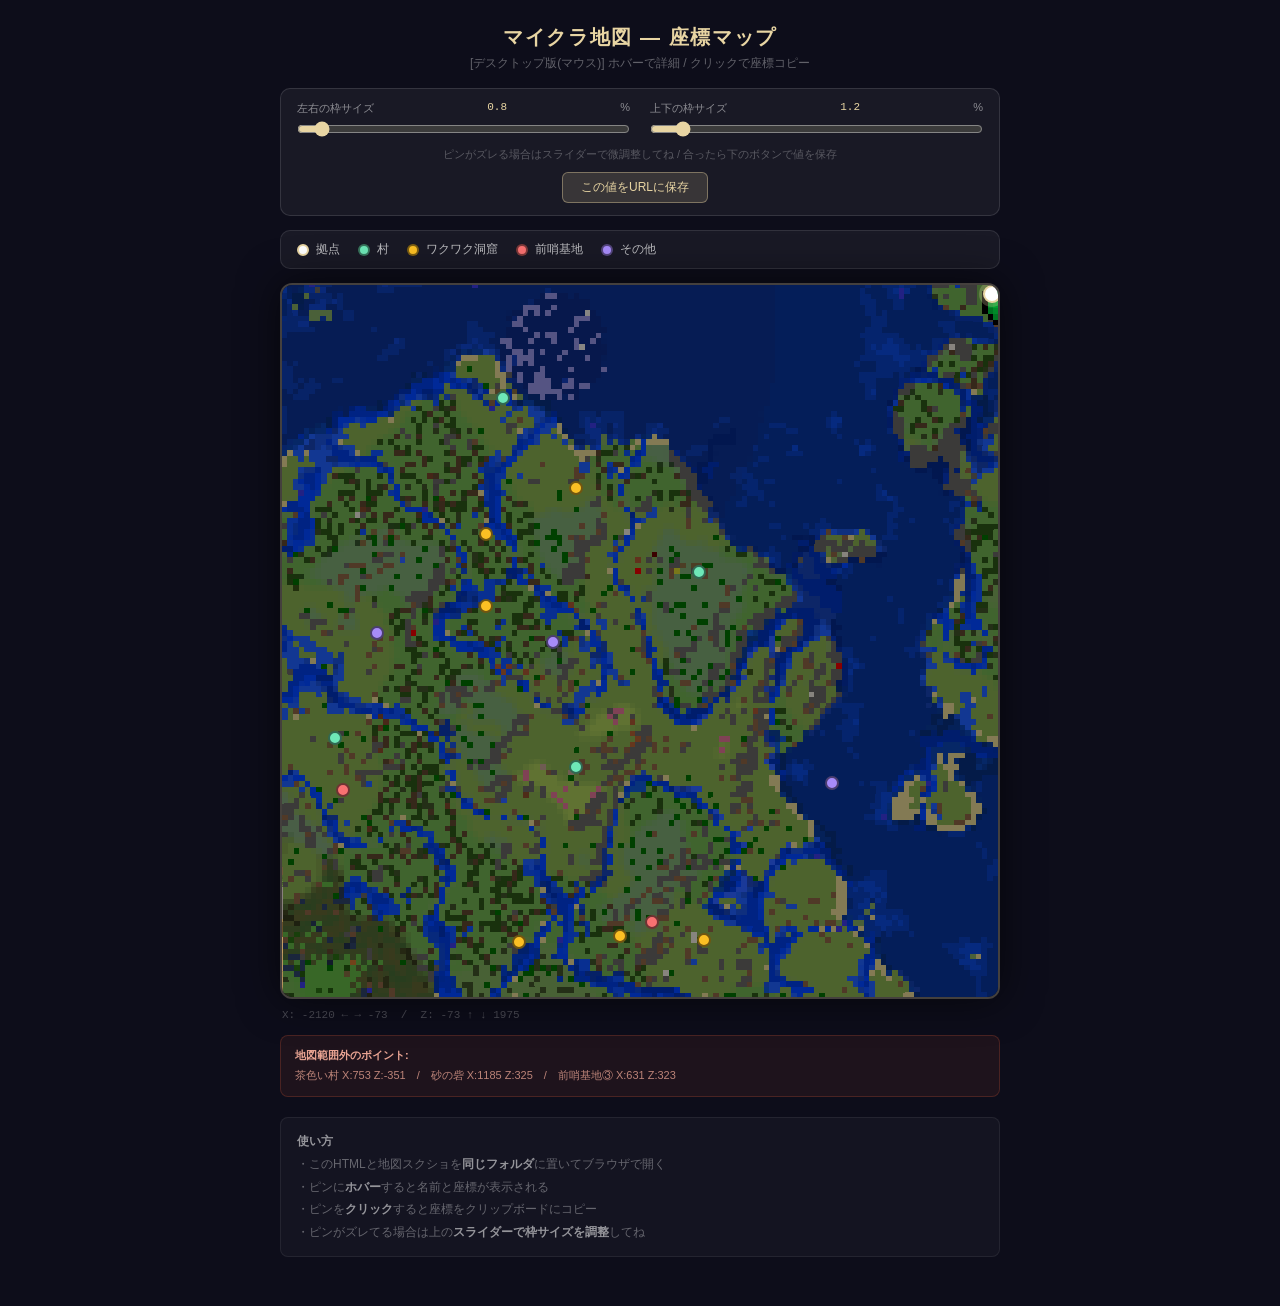
==== index.html @ 78f219ad "新しくminecraft_map.htmlをindex.htmlにリネームしました。" ====
<!DOCTYPE html>
<html lang="ja">
<head>
<meta charset="UTF-8">
<meta name="viewport" content="width=device-width, initial-scale=1.0">
<title>マイクラ地図 — 座標マップ</title>
<style>
  * { box-sizing: border-box; margin: 0; padding: 0; }

  /* 長押しでの文字選択・画像保存メニューを阻止 */
  body {
    -webkit-user-select: none;
    user-select: none;
    -webkit-touch-callout: none;
  }
  /* スライダーの値表示だけは選択できてもいい */
  .adjust-label span, .coords-bar { -webkit-user-select: text; user-select: text; }

  body {
    background: #0d0d1a;
    font-family: 'Segoe UI', 'Hiragino Sans', 'Yu Gothic', sans-serif;
    color: #fff;
    min-height: 100vh;
    display: flex;
    flex-direction: column;
    align-items: center;
    padding: 24px 16px 48px;
  }

  h1 { font-size: 20px; font-weight: 600; color: #e8d5a3; letter-spacing: 0.08em; margin-bottom: 4px; }
  .subtitle { font-size: 12px; color: rgba(255,255,255,0.35); margin-bottom: 16px; }

  /* ── 調整パネル ── */
  .adjust-panel {
    width: 100%; max-width: 720px;
    background: rgba(255,255,255,0.05);
    border: 0.5px solid rgba(255,255,255,0.12);
    border-radius: 10px;
    padding: 12px 16px;
    margin-bottom: 14px;
    display: grid;
    grid-template-columns: 1fr 1fr;
    gap: 10px 20px;
  }

  .adjust-row {
    display: flex;
    flex-direction: column;
    gap: 5px;
  }

  .adjust-label {
    font-size: 11px;
    color: rgba(255,255,255,0.5);
    display: flex;
    justify-content: space-between;
  }

  .adjust-label span {
    color: #e8d5a3;
    font-family: monospace;
  }

  input[type=range] {
    width: 100%;
    accent-color: #e8d5a3;
    cursor: pointer;
  }

  .adjust-hint {
    grid-column: 1 / -1;
    font-size: 11px;
    color: rgba(255,255,255,0.28);
    text-align: center;
  }

  /* ── 凡例 ── */
  .legend {
    display: flex; flex-wrap: wrap; gap: 10px 18px;
    margin-bottom: 14px; padding: 10px 16px;
    background: rgba(255,255,255,0.05);
    border-radius: 10px; border: 0.5px solid rgba(255,255,255,0.1);
    width: 100%; max-width: 720px;
  }
  .legend-item { display: flex; align-items: center; gap: 7px; font-size: 12px; color: rgba(255,255,255,0.7); }
  .legend-dot { width: 12px; height: 12px; border-radius: 50%; flex-shrink: 0; border: 2px solid rgba(0,0,0,0.5); }

  /* ── 地図本体 ── */
  .map-outer {
    position: relative; width: 100%; max-width: 720px;
    border-radius: 12px; overflow: hidden;
    border: 2px solid rgba(232,213,163,0.25);
    box-shadow: 0 0 40px rgba(0,0,0,0.6);
  }

  .map-aspect { position: relative; width: 100%; padding-top: 99.5%; /* 2378/2390 */ }

  #mapImg {
    position: absolute; inset: 0; width: 100%; height: 100%;
    object-fit: cover; image-rendering: pixelated; display: block;
  }

  .map-fallback {
    position: absolute; inset: 0; display: flex; flex-direction: column;
    align-items: center; justify-content: center;
    background: #1a2a1a; color: rgba(255,255,255,0.4);
    font-size: 13px; text-align: center; padding: 20px; gap: 8px;
  }
  .map-fallback strong { color: #e8d5a3; font-size: 15px; }
  .map-fallback code {
    background: rgba(255,255,255,0.08); padding: 4px 10px;
    border-radius: 6px; font-size: 12px; color: #a0e0a0;
  }

  /* ── ピン層 ── */
  .pins-layer { position: absolute; inset: 0; width: 100%; height: 100%; pointer-events: none; }

  .pin { position: absolute; transform: translate(-50%, -50%); cursor: pointer; pointer-events: all; z-index: 10; }

  .pin-dot {
    width: 14px; height: 14px; border-radius: 50%;
    border: 2px solid rgba(0,0,0,0.55);
    transition: transform 0.15s ease, box-shadow 0.15s ease;
  }
  .pin:hover .pin-dot { transform: scale(1.5); box-shadow: 0 0 0 4px rgba(255,255,255,0.18); }

  .pin-label {
    position: absolute; left: 50%; bottom: calc(100% + 6px);
    transform: translateX(-50%);
    background: rgba(8,8,20,0.92); color: #fff;
    font-size: 11px; padding: 4px 8px; border-radius: 6px;
    white-space: nowrap; pointer-events: none; opacity: 0;
    transition: opacity 0.15s ease;
    border: 0.5px solid rgba(255,255,255,0.18);
    box-shadow: 0 4px 12px rgba(0,0,0,0.4);
  }
  .pin:hover .pin-label { opacity: 1; }

  .pin-home .pin-dot {
    width: 18px; height: 18px; background: #ffffff;
    border: 2.5px solid #e8d5a3;
    box-shadow: 0 0 0 4px rgba(232,213,163,0.25);
  }
  .pin-home:hover .pin-dot { transform: scale(1.3); box-shadow: 0 0 0 6px rgba(232,213,163,0.35); }

  /* ── ツールチップ ── */
  #tooltip {
    position: fixed; background: rgba(8,8,20,0.95);
    border: 0.5px solid rgba(232,213,163,0.35);
    border-radius: 10px; padding: 10px 14px; font-size: 12px;
    pointer-events: none; z-index: 9999; max-width: 240px; display: none;
    box-shadow: 0 8px 24px rgba(0,0,0,0.5);
  }
  .tt-name { font-weight: 600; font-size: 13px; color: #e8d5a3; margin-bottom: 5px; }
  .tt-type { font-size: 11px; margin-bottom: 4px; opacity: 0.7; }
  .tt-coord { font-family: 'Consolas', monospace; font-size: 11px; color: rgba(255,255,255,0.5); }

  /* ── 地図外ポイント ── */
  .out-of-range {
    width: 100%; max-width: 720px; margin-top: 14px;
    padding: 10px 14px;
    background: rgba(255,100,60,0.07);
    border: 0.5px solid rgba(255,100,60,0.2);
    border-radius: 8px; font-size: 11px; color: rgba(255,180,160,0.7); line-height: 1.8;
  }
  .out-of-range strong { color: rgba(255,180,160,0.9); }

  .coords-bar {
    width: 100%; max-width: 720px; margin-top: 10px;
    display: flex; justify-content: space-between;
    font-size: 11px; color: rgba(255,255,255,0.25);
    font-family: 'Consolas', monospace; padding: 0 2px;
  }

  .usage {
    width: 100%; max-width: 720px; margin-top: 20px;
    padding: 12px 16px;
    background: rgba(255,255,255,0.03);
    border-radius: 8px; border: 0.5px solid rgba(255,255,255,0.07);
    font-size: 12px; color: rgba(255,255,255,0.35); line-height: 1.9;
  }
  .usage strong { color: rgba(255,255,255,0.55); }
</style>
</head>
<body>

<h1>マイクラ地図 — 座標マップ</h1>
<p class="subtitle" id="subtitle">ホバーで詳細 / ピンクリックで座標コピー</p>

<!-- 枠調整パネル -->
<div class="adjust-panel">
  <div class="adjust-row">
    <div class="adjust-label">左右の枠サイズ <span id="valH">0.8</span>%</div>
    <input type="range" id="sliderH" min="0" max="15" step="0.1" value="0.8">
  </div>
  <div class="adjust-row">
    <div class="adjust-label">上下の枠サイズ <span id="valV">1.2</span>%</div>
    <input type="range" id="sliderV" min="0" max="15" step="0.1" value="1.2">
  </div>
  <div class="adjust-hint">ピンがズレる場合はスライダーで微調整してね / 合ったら下のボタンで値を保存</div>
  <div style="grid-column:1/-1; text-align:center;">
    <button id="saveBtn" style="
      background: rgba(232,213,163,0.15); border: 0.5px solid rgba(232,213,163,0.4);
      color: #e8d5a3; padding: 6px 18px; border-radius: 6px; cursor: pointer; font-size: 12px;
    ">この値をURLに保存</button>
    <span id="saveMsg" style="font-size:11px; color:rgba(255,255,255,0.3); margin-left:10px;"></span>
  </div>
</div>

<!-- 凡例 -->
<div class="legend">
  <div class="legend-item"><div class="legend-dot" style="background:#fff;border-color:#e8d5a3;"></div>拠点</div>
  <div class="legend-item"><div class="legend-dot" style="background:#6ee7b7;"></div>村</div>
  <div class="legend-item"><div class="legend-dot" style="background:#fbbf24;"></div>ワクワク洞窟</div>
  <div class="legend-item"><div class="legend-dot" style="background:#f87171;"></div>前哨基地</div>
  <div class="legend-item"><div class="legend-dot" style="background:#a78bfa;"></div>その他</div>
</div>

<!-- 地図本体 -->
<div class="map-outer">
  <div class="map-aspect">
    <img id="mapImg" src="Minecraft_for_Windows_2026_06_03_3_44_07.png" alt="マイクラ地図" />
    <div class="map-fallback" id="fallback" style="display:none;">
      <strong>地図画像が見つかりません</strong>
      <span>このHTMLと同じフォルダに画像を置いてください</span>
      <code>Minecraft_for_Windows_2026_06_03_3_44_07.png</code>
    </div>
    <div class="pins-layer" id="pinsLayer"></div>
  </div>
</div>

<div class="coords-bar" id="coordsBar"></div>
<div class="out-of-range" id="outOfRangeBox" style="display:none;"></div>

<div class="usage">
  <strong>使い方</strong><br>
  ・このHTMLと地図スクショを<strong>同じフォルダ</strong>に置いてブラウザで開く<br>
  ・ピンに<strong>ホバー</strong>すると名前と座標が表示される<br>
  ・ピンを<strong>クリック</strong>すると座標をクリップボードにコピー<br>
  ・ピンがズレてる場合は上の<strong>スライダーで枠サイズを調整</strong>してね
</div>

<div id="tooltip">
  <div class="tt-name" id="tt-name"></div>
  <div class="tt-type" id="tt-type"></div>
  <div class="tt-coord" id="tt-coord"></div>
</div>

<script>
// ─── デバイス判定 ─────────────────────────────────────────────
const isTouchDevice = () =>
  ('ontouchstart' in window) ||
  (navigator.maxTouchPoints > 0) ||
  (navigator.msMaxTouchPoints > 0);

let isMobile = isTouchDevice();

// サブタイトルにデバイス種別を表示
function updateSubtitle() {
  const mode = isMobile ? "モバイル版(タッチ)" : "デスクトップ版(マウス)";
  const hint = isMobile
    ? "タップでツールチップ / 長押しで座標コピー"
    : "ホバーで詳細 / クリックで座標コピー";
  document.getElementById("subtitle").textContent = `[${mode}]  ${hint}`;
}
updateSubtitle();

// リサイズ時にも再判定(タブレット回転など)
window.addEventListener('resize', () => {
  isMobile = isTouchDevice();
  updateSubtitle();
});

console.log(`[MapMode] ${isMobile ? "モバイル(タッチ)" : "デスクトップ(マウス)"}`);

// ─── 実測座標から計算した地図範囲 ───────────────────────────
// 右下: X=-73,  Z=1975
// 左下: X=-2120, Z=1975
// 横幅: 2120-73 = 2047 ≒ 2048
// 縦幅: 2048(4/4マップ固定)
// → 右上: X=-73,  Z=1975-2048=-73
// → 左上: X=-2120, Z=-73

const MAP_MIN_X = -2120;
const MAP_MAX_X =   -73;
const MAP_MIN_Z =   -73;
const MAP_MAX_Z =  1975;
const MAP_SIZE_X = MAP_MAX_X - MAP_MIN_X; // 2047
const MAP_SIZE_Z = MAP_MAX_Z - MAP_MIN_Z; // 2048

// ─── 座標データ ──────────────────────────────────────────────
const locations = [
  { name: "ワクワクする洞窟",           x: -911,  y:  73, z: 1832, type: "cave"    },
  { name: "前哨基地①",                 x: -1061, y:  99, z: 1778, type: "outpost" },
  { name: "ワクワクする洞窟2",          x: -1155, y:  97, z: 1820, type: "cave"    },
  { name: "ワクワクする洞窟3",          x: -1447, y:  63, z: 1836, type: "cave"    },
  { name: "前哨基地②",                 x: -1958, y:  69, z: 1390, type: "outpost" },
  { name: "オークの村①",               x: -1982, y:  78, z: 1237, type: "village" },
  { name: "茶色い村",                   x:   753, y:  76, z:  -351, type: "village" },
  { name: "砂の砦",                     x:  1185, y:  65, z:   325, type: "other"   },
  { name: "前哨基地③",                 x:   631, y:  71, z:   323, type: "outpost" },
  { name: "鍾乳石ポイント",             x: -1350, y:  67, z:   952, type: "other"   },
  { name: "ワクワクする洞窟4",          x: -1544, y:  61, z:   848, type: "cave"    },
  { name: "桜バイオーム隣接オークの村", x: -1282, y: 121, z:  1323, type: "village" },
  { name: "難破船",                     x:  -540, y:  62, z:  1370, type: "other"   },
  { name: "洞窟畑オークの村",           x:  -924, y: 109, z:   746, type: "village" },
  { name: "川落ちワクワク洞窟",         x: -1543, y:  63, z:   635, type: "cave"    },
  { name: "廃坑ネザーゲート",           x: -1860, y: 111, z:   928, type: "other"   },
  { name: "氷バイオーム近くの村",       x: -1494, y:  63, z:   234, type: "village" },
  { name: "ワクワク洞窟final",          x: -1283, y:  62, z:   501, type: "cave"    },
];

const HOME = { name: "拠点", x: -73, y: 76, z: -73 };

const TYPE_COLOR = {
  village: { bg: "#6ee7b7", label: "村" },
  cave:    { bg: "#fbbf24", label: "洞窟" },
  outpost: { bg: "#f87171", label: "前哨基地" },
  other:   { bg: "#a78bfa", label: "その他" },
};

// ─── 枠オフセット(スライダーで調整可能) ─────────────────────
// URLパラメータから初期値を復元
const urlP = new URLSearchParams(location.search);
let offsetH = parseFloat(urlP.get("oh") || "0.8"); // 左右%
let offsetV = parseFloat(urlP.get("ov") || "1.2"); // 上下%

document.getElementById("sliderH").value = offsetH;
document.getElementById("sliderV").value = offsetV;
document.getElementById("valH").textContent = offsetH.toFixed(1);
document.getElementById("valV").textContent = offsetV.toFixed(1);

// ─── 座標→% 変換(枠オフセット考慮) ─────────────────────────
function worldToPercent(worldX, worldZ) {
  // 枠を除いた地図領域の開始位置と幅(%単位)
  const mapStartX = offsetH;
  const mapStartZ = offsetV;
  const mapWidthPct  = 100 - offsetH * 2;
  const mapHeightPct = 100 - offsetV * 2;

  const px = mapStartX + (worldX - MAP_MIN_X) / MAP_SIZE_X * mapWidthPct;
  const pz = mapStartZ + (worldZ - MAP_MIN_Z) / MAP_SIZE_Z * mapHeightPct;
  return { px, pz };
}

function isInRange(x, z) {
  return x >= MAP_MIN_X && x <= MAP_MAX_X && z >= MAP_MIN_Z && z <= MAP_MAX_Z;
}

// ─── ピン生成 ────────────────────────────────────────────────
const pinsLayer  = document.getElementById("pinsLayer");
const tooltip    = document.getElementById("tooltip");
const ttName     = document.getElementById("tt-name");
const ttType     = document.getElementById("tt-type");
const ttCoord    = document.getElementById("tt-coord");
const outOfRangeBox = document.getElementById("outOfRangeBox");
const coordsBar  = document.getElementById("coordsBar");

coordsBar.innerHTML =
  `X: ${MAP_MIN_X} ← → ${MAP_MAX_X} &nbsp;/&nbsp; Z: ${MAP_MIN_Z} ↑ ↓ ${MAP_MAX_Z}`;

const outOfRange = [];
let allPinData = [];

function makePin(config) {
  const { name, x, y, z, color, extraClass, typeLabel } = config;
  const { px, pz } = worldToPercent(x, z);

  const pin = document.createElement("div");
  pin.className = "pin" + (extraClass ? " " + extraClass : "");
  pin.style.left = px + "%";
  pin.style.top  = pz + "%";
  pin.dataset.x = x; pin.dataset.y = y; pin.dataset.z = z;
  pin.dataset.name = name; pin.dataset.typeLabel = typeLabel || "";

  const dot = document.createElement("div");
  dot.className = "pin-dot";
  dot.style.background = color;

  const lbl = document.createElement("div");
  lbl.className = "pin-label";
  lbl.textContent = name;

  pin.appendChild(dot);
  pin.appendChild(lbl);

  if (isMobile) {
    // ── タッチ用: タップでツールチップ表示、もう一度タップで閉じる ──
    pin.addEventListener("touchend", (e) => {
      e.preventDefault();
      const alreadyOpen = tooltip.style.display === "block" &&
                          ttName.textContent === name;
      if (alreadyOpen) {
        tooltip.style.display = "none";
      } else {
        ttName.textContent  = name;
        ttType.textContent  = typeLabel || "";
        ttCoord.textContent = `X: ${x}  Y: ${y}  Z: ${z}`;
        // ピンの位置を基準にツールチップを表示
        const rect = pin.getBoundingClientRect();
        tooltip.style.left = Math.min(rect.left, window.innerWidth - 260) + "px";
        tooltip.style.top  = (rect.top - 90) + "px";
        tooltip.style.display = "block";
      }
    });
    // タッチ用コピー(ツールチップが開いてる状態で500ms長押し)
    let holdTimer = null;
    pin.addEventListener("touchstart", (e) => {
      e.preventDefault(); // 長押しメニュー・テキスト選択を阻止
      holdTimer = setTimeout(() => {
        const text = `${name}  X:${x} Y:${y} Z:${z}`;
        navigator.clipboard.writeText(text).then(() => {
          lbl.textContent = "コピーしました!";
          lbl.style.opacity = "1";
          setTimeout(() => { lbl.textContent = name; lbl.style.opacity = ""; }, 1500);
        });
      }, 500);
    });
    pin.addEventListener("touchend", () => { clearTimeout(holdTimer); });
  } else {
    // ── マウス用: 従来通り ──
    pin.addEventListener("mouseenter", () => {
      ttName.textContent  = name;
      ttType.textContent  = typeLabel || "";
      ttCoord.textContent = `X: ${x}  Y: ${y}  Z: ${z}`;
      tooltip.style.display = "block";
    });
    pin.addEventListener("mousemove", (e) => {
      tooltip.style.left = (e.clientX + 14) + "px";
      tooltip.style.top  = (e.clientY - 36) + "px";
    });
    pin.addEventListener("mouseleave", () => { tooltip.style.display = "none"; });
    pin.addEventListener("click", () => {
      const text = `${name}  X:${x} Y:${y} Z:${z}`;
      navigator.clipboard.writeText(text).then(() => {
        lbl.textContent = "コピーしました!";
        lbl.style.opacity = "1";
        setTimeout(() => { lbl.textContent = name; lbl.style.opacity = ""; }, 1500);
      });
    });
  }

  pinsLayer.appendChild(pin);
  allPinData.push({ pin, config });
}

function buildPins() {
  pinsLayer.innerHTML = "";
  allPinData = [];
  outOfRange.length = 0;

  locations.forEach(loc => {
    if (!isInRange(loc.x, loc.z)) { outOfRange.push(loc); return; }
    const tc = TYPE_COLOR[loc.type];
    makePin({ name: loc.name, x: loc.x, y: loc.y, z: loc.z, color: tc.bg, typeLabel: tc.label });
  });

  makePin({ name: HOME.name, x: HOME.x, y: HOME.y, z: HOME.z,
            color: "#ffffff", extraClass: "pin-home", typeLabel: "拠点" });

  if (outOfRange.length > 0) {
    outOfRangeBox.style.display = "block";
    outOfRangeBox.innerHTML = "<strong>地図範囲外のポイント:</strong><br>"
      + outOfRange.map(p => `${p.name}  X:${p.x} Z:${p.z}`).join("　/　");
  } else {
    outOfRangeBox.style.display = "none";
  }
}

// ─── スライダー操作 → リアルタイム再描画 ─────────────────────
function updateOffset() {
  offsetH = parseFloat(document.getElementById("sliderH").value);
  offsetV = parseFloat(document.getElementById("sliderV").value);
  document.getElementById("valH").textContent = offsetH.toFixed(1);
  document.getElementById("valV").textContent = offsetV.toFixed(1);
  buildPins();
}

document.getElementById("sliderH").addEventListener("input", updateOffset);
document.getElementById("sliderV").addEventListener("input", updateOffset);

// 値をURLに保存(ブックマーク用)
document.getElementById("saveBtn").addEventListener("click", () => {
  const url = new URL(location.href);
  url.searchParams.set("oh", offsetH.toFixed(1));
  url.searchParams.set("ov", offsetV.toFixed(1));
  history.replaceState(null, "", url.toString());
  document.getElementById("saveMsg").textContent = "URLを更新しました!";
  setTimeout(() => { document.getElementById("saveMsg").textContent = ""; }, 2000);
});

// ─── 初回描画 ────────────────────────────────────────────────
buildPins();

// モバイル: ピン以外タップでツールチップを閉じる
document.addEventListener("touchend", (e) => {
  if (!e.target.closest(".pin")) {
    tooltip.style.display = "none";
  }
});

// ─── 画像フォールバック ───────────────────────────────────────
const mapImg  = document.getElementById("mapImg");
const fallback = document.getElementById("fallback");
mapImg.addEventListener("error", () => { mapImg.style.display = "none"; fallback.style.display = "flex"; });
mapImg.addEventListener("load",  () => { fallback.style.display = "none"; mapImg.style.display = "block"; });
</script>
</body>
</html>
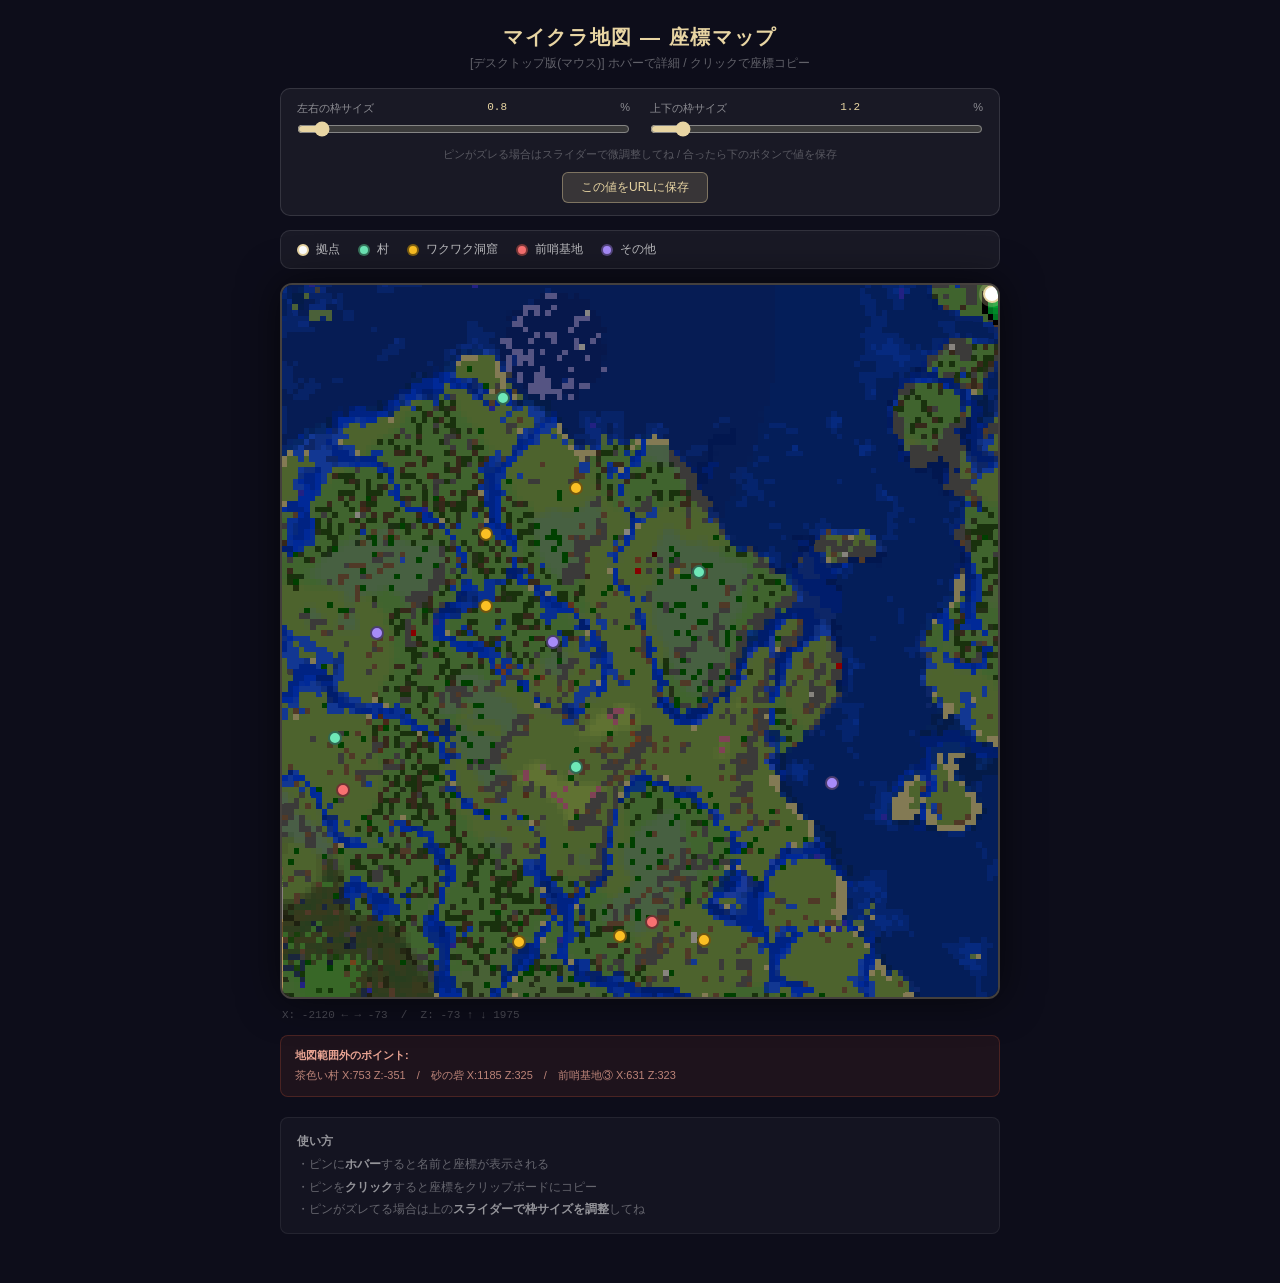
==== commit 7a37800e: "新しい地図の画像を追加しました。" ====
--- a/index.html
+++ b/index.html
@@ -234,7 +234,6 @@
 
 <div class="usage">
   <strong>使い方</strong><br>
-  ・このHTMLと地図スクショを<strong>同じフォルダ</strong>に置いてブラウザで開く<br>
   ・ピンに<strong>ホバー</strong>すると名前と座標が表示される<br>
   ・ピンを<strong>クリック</strong>すると座標をクリップボードにコピー<br>
   ・ピンがズレてる場合は上の<strong>スライダーで枠サイズを調整</strong>してね
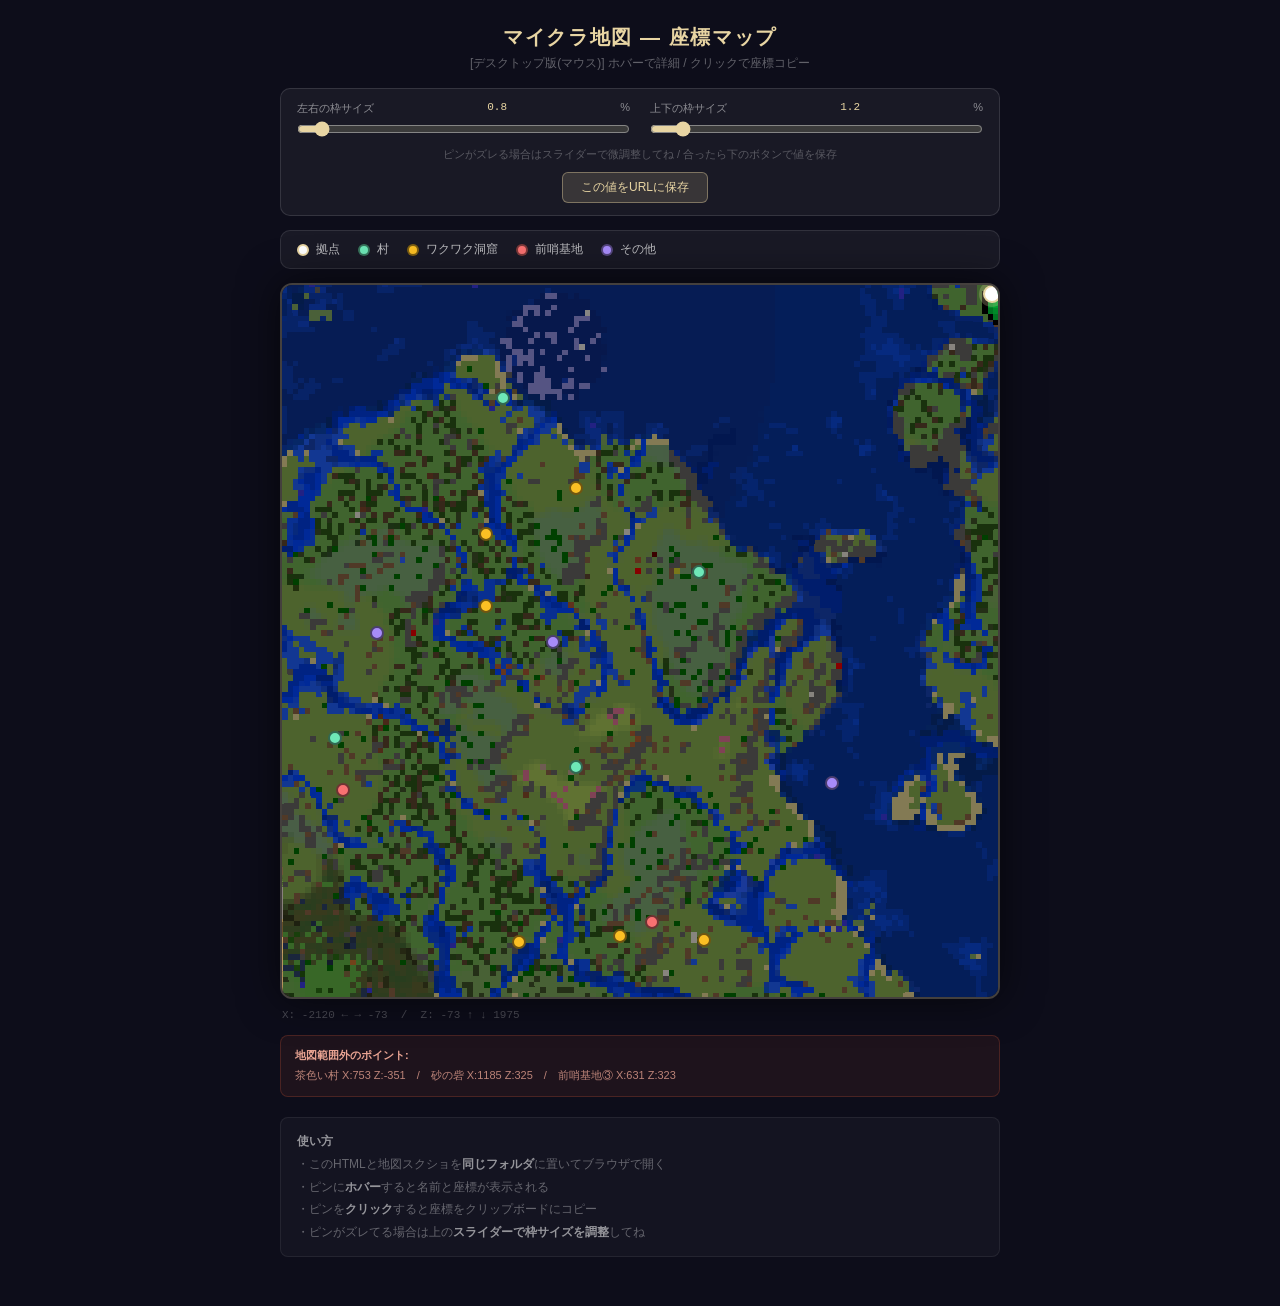
==== commit 10846156: "モバイル版の操作を改善するためのコミット" ====
--- a/index.html
+++ b/index.html
@@ -234,6 +234,7 @@
 
 <div class="usage">
   <strong>使い方</strong><br>
+  ・このHTMLと地図スクショを<strong>同じフォルダ</strong>に置いてブラウザで開く<br>
   ・ピンに<strong>ホバー</strong>すると名前と座標が表示される<br>
   ・ピンを<strong>クリック</strong>すると座標をクリップボードにコピー<br>
   ・ピンがズレてる場合は上の<strong>スライダーで枠サイズを調整</strong>してね
@@ -346,6 +347,31 @@
   return x >= MAP_MIN_X && x <= MAP_MAX_X && z >= MAP_MIN_Z && z <= MAP_MAX_Z;
 }
 
+// ─── コピー共通関数(https必須のClipboard APIが使えない場合にフォールバック) ───
+function copyText(text, onSuccess) {
+  if (navigator.clipboard && navigator.clipboard.writeText) {
+    navigator.clipboard.writeText(text).then(onSuccess).catch(() => fallbackCopy(text, onSuccess));
+  } else {
+    fallbackCopy(text, onSuccess);
+  }
+}
+function fallbackCopy(text, onSuccess) {
+  const ta = document.createElement("textarea");
+  ta.value = text;
+  ta.style.position = "fixed";
+  ta.style.opacity = "0";
+  document.body.appendChild(ta);
+  ta.focus();
+  ta.select();
+  try {
+    document.execCommand("copy");
+    onSuccess();
+  } catch(e) {
+    console.warn("コピー失敗:", e);
+  }
+  document.body.removeChild(ta);
+}
+
 // ─── ピン生成 ────────────────────────────────────────────────
 const pinsLayer  = document.getElementById("pinsLayer");
 const tooltip    = document.getElementById("tooltip");
@@ -384,23 +410,16 @@
   pin.appendChild(lbl);
 
   if (isMobile) {
-    // ── タッチ用: タップでツールチップ表示、もう一度タップで閉じる ──
+    // ── タッチ用: タップでツールチップ表示、閉じるは他の場所タップのみ ──
     pin.addEventListener("touchend", (e) => {
       e.preventDefault();
-      const alreadyOpen = tooltip.style.display === "block" &&
-                          ttName.textContent === name;
-      if (alreadyOpen) {
-        tooltip.style.display = "none";
-      } else {
-        ttName.textContent  = name;
-        ttType.textContent  = typeLabel || "";
-        ttCoord.textContent = `X: ${x}  Y: ${y}  Z: ${z}`;
-        // ピンの位置を基準にツールチップを表示
-        const rect = pin.getBoundingClientRect();
-        tooltip.style.left = Math.min(rect.left, window.innerWidth - 260) + "px";
-        tooltip.style.top  = (rect.top - 90) + "px";
-        tooltip.style.display = "block";
-      }
+      ttName.textContent  = name;
+      ttType.textContent  = typeLabel || "";
+      ttCoord.textContent = `X: ${x}  Y: ${y}  Z: ${z}`;
+      const rect = pin.getBoundingClientRect();
+      tooltip.style.left = Math.min(rect.left, window.innerWidth - 260) + "px";
+      tooltip.style.top  = (rect.top - 90) + "px";
+      tooltip.style.display = "block";
     });
     // タッチ用コピー(ツールチップが開いてる状態で500ms長押し)
     let holdTimer = null;
@@ -408,7 +427,7 @@
       e.preventDefault(); // 長押しメニュー・テキスト選択を阻止
       holdTimer = setTimeout(() => {
         const text = `${name}  X:${x} Y:${y} Z:${z}`;
-        navigator.clipboard.writeText(text).then(() => {
+        copyText(text, () => {
           lbl.textContent = "コピーしました!";
           lbl.style.opacity = "1";
           setTimeout(() => { lbl.textContent = name; lbl.style.opacity = ""; }, 1500);
@@ -431,7 +450,7 @@
     pin.addEventListener("mouseleave", () => { tooltip.style.display = "none"; });
     pin.addEventListener("click", () => {
       const text = `${name}  X:${x} Y:${y} Z:${z}`;
-      navigator.clipboard.writeText(text).then(() => {
+      copyText(text, () => {
         lbl.textContent = "コピーしました!";
         lbl.style.opacity = "1";
         setTimeout(() => { lbl.textContent = name; lbl.style.opacity = ""; }, 1500);
